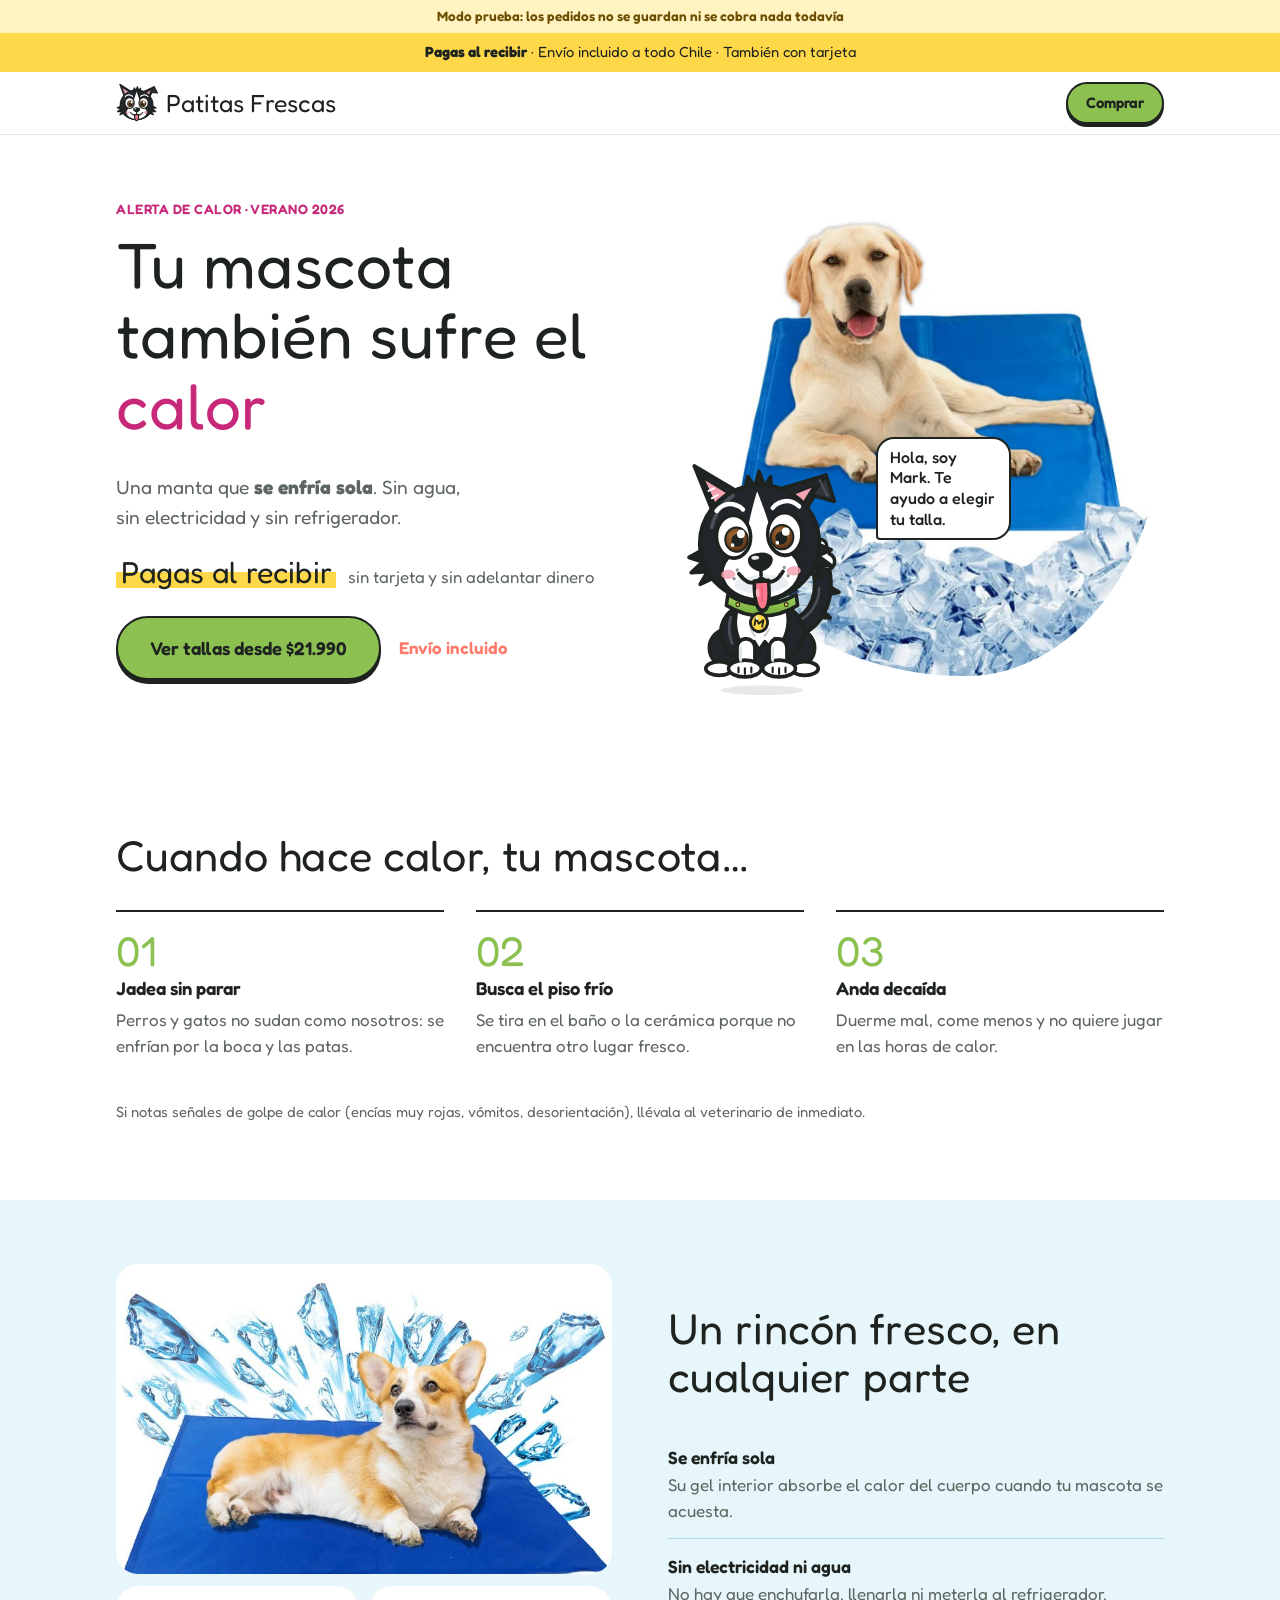
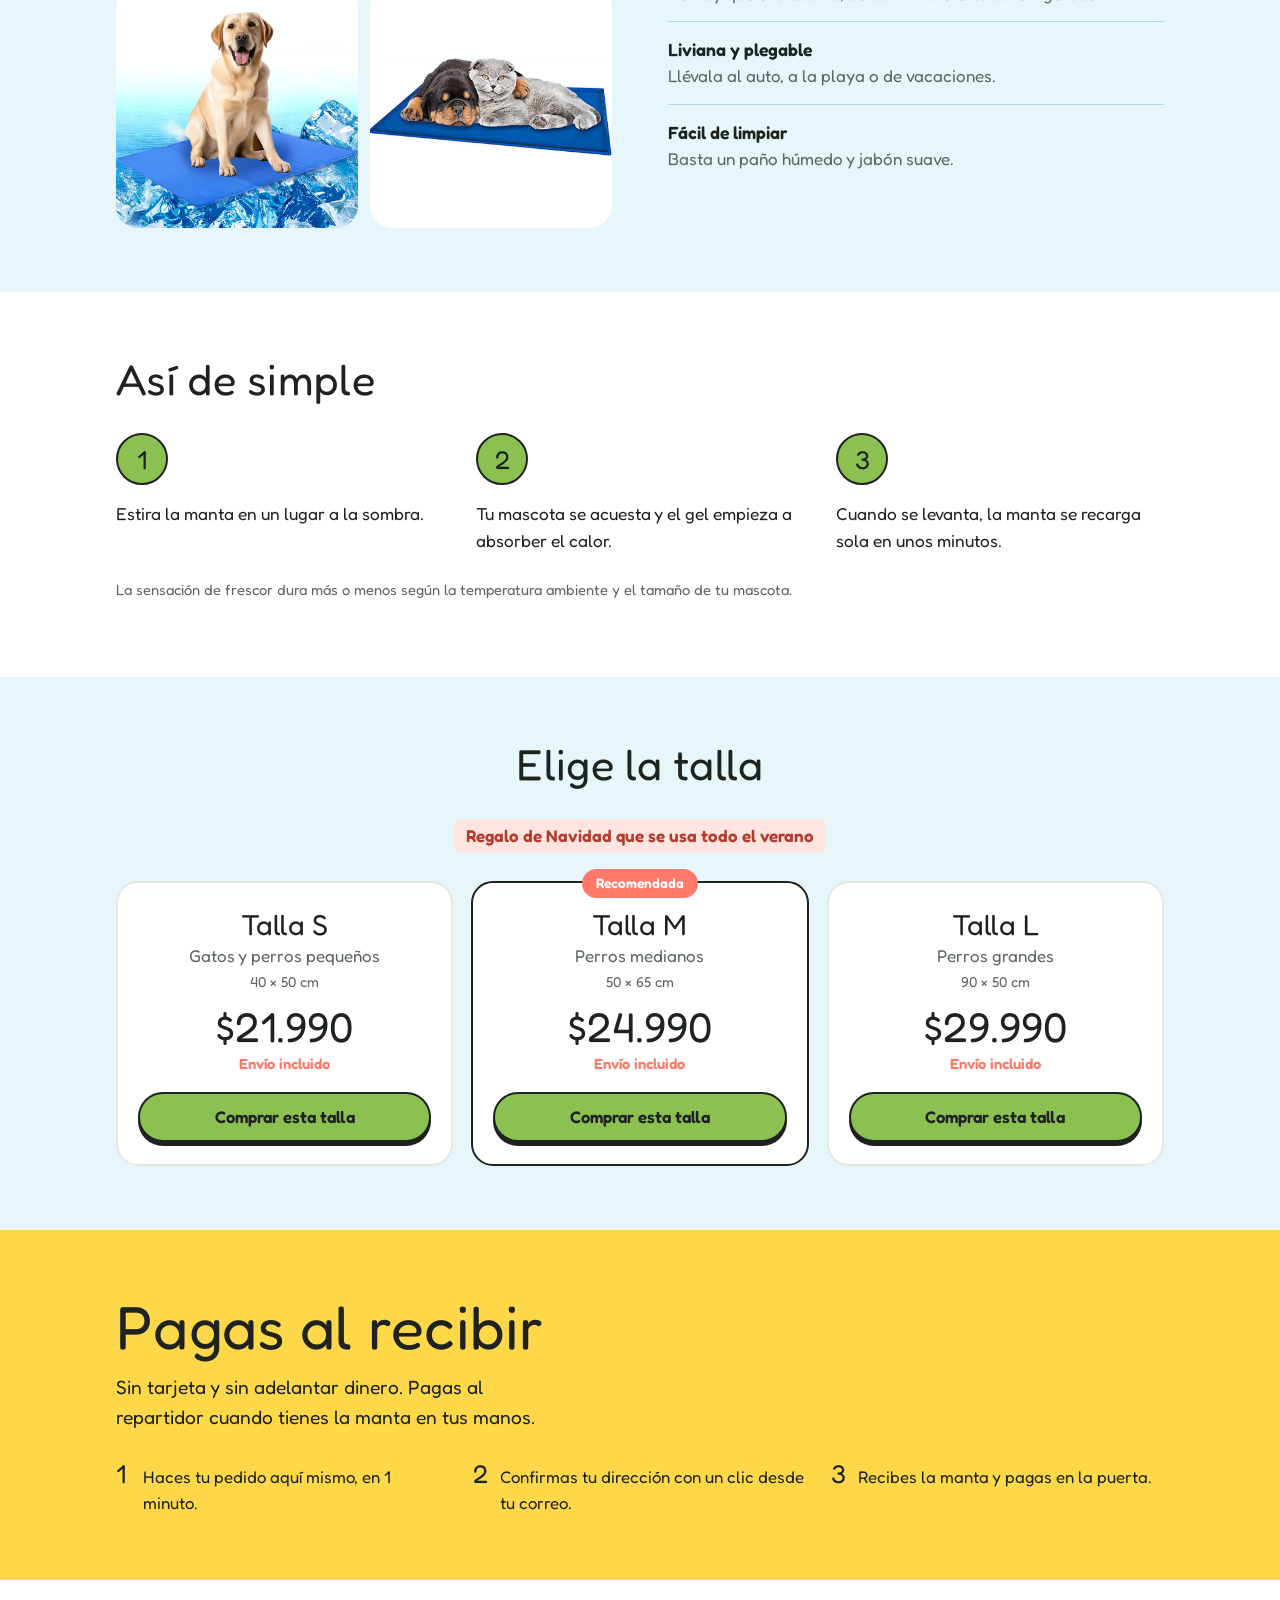
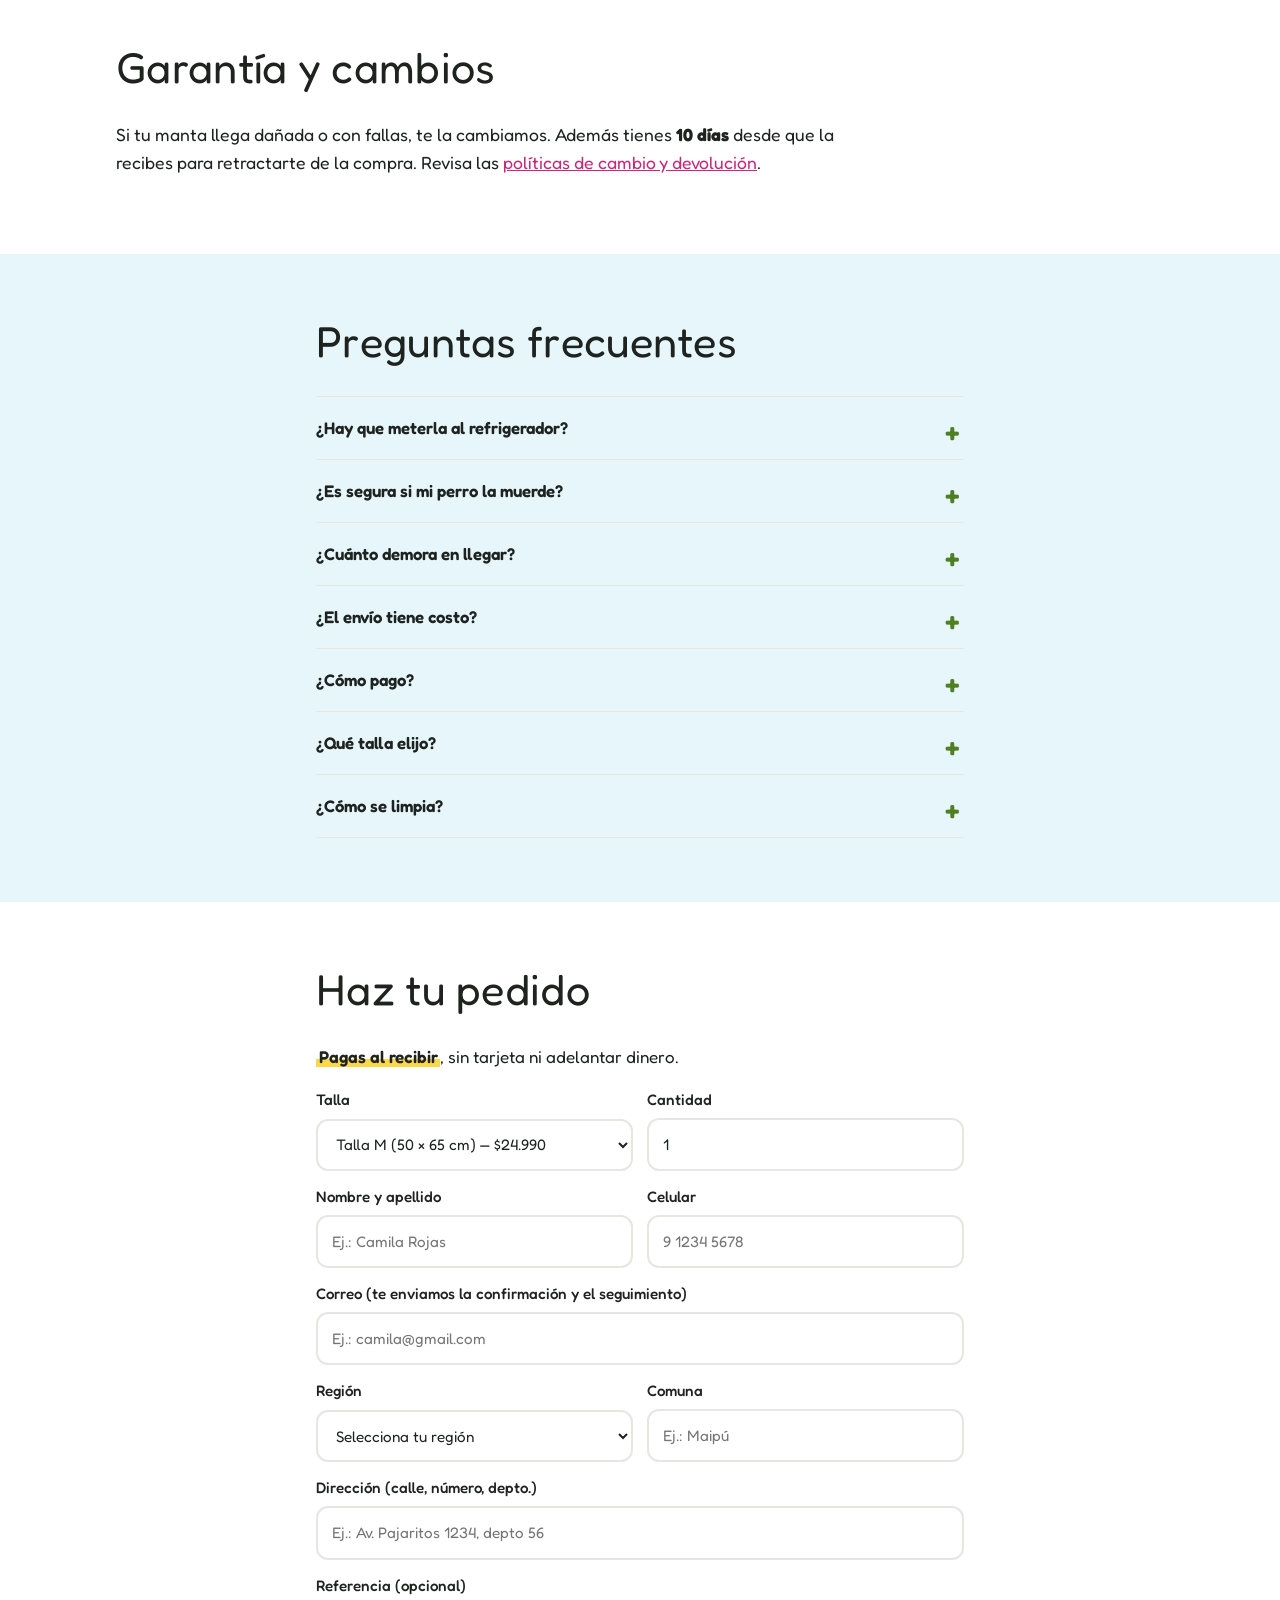
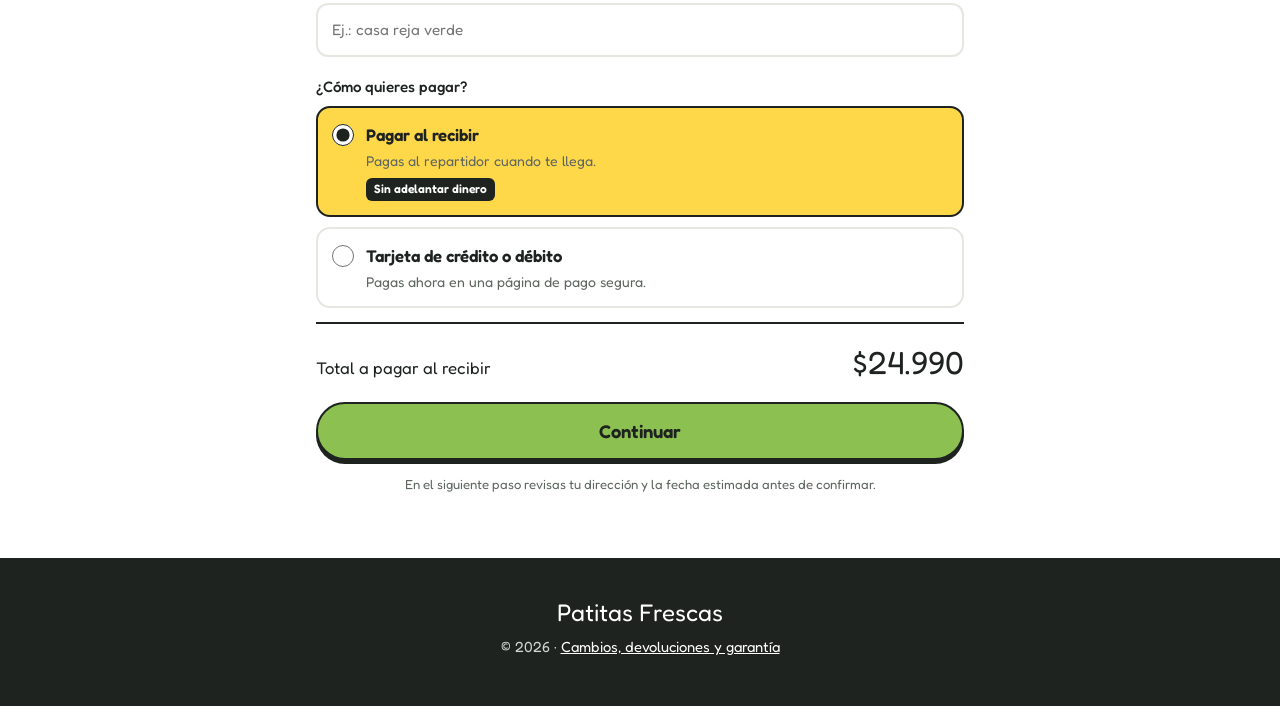
==== index.html @ aa43c002 "Tienda Patitas Frescas" ====
<!doctype html>
<html lang="es-CL">
<head>
  <meta charset="utf-8">
  <meta name="viewport" content="width=device-width, initial-scale=1">
  <title>Manta refrigerante para mascotas | Patitas Frescas</title>
  <meta name="description" content="Manta refrigerante para perros y gatos: se enfría sola, sin agua ni electricidad. Pagas al recibir y el envío está incluido.">
  <meta property="og:title" content="Tu mascota también sufre el calor">
  <meta property="og:description" content="Manta que se enfría sola. Pagas al recibir, envío incluido.">
  <meta property="og:image" content="img/compartir.jpg">
  <meta property="og:type" content="website">
  <meta name="twitter:card" content="summary_large_image">
  <meta name="theme-color" content="#ffd84a">
  <link rel="icon" href="img/mark-cara.svg?v=2" type="image/svg+xml">
  <link rel="preconnect" href="https://fonts.googleapis.com">
  <link rel="preconnect" href="https://fonts.gstatic.com" crossorigin>
  <link href="https://fonts.googleapis.com/css2?family=Chewy&family=Fredoka:wght@400;500;600;700&display=swap" rel="stylesheet">
  <link rel="stylesheet" href="styles.css?v=6">
</head>
<body>

  <div class="aviso-prueba" data-modo-prueba hidden>Modo prueba: los pedidos no se guardan ni se cobra nada todavía</div>
  <div class="topbar"><strong>Pagas al recibir</strong> · Envío incluido a todo Chile<span data-mp hidden> · También con tarjeta</span></div>

  <header class="header">
    <div class="contenedor header__fila">
      <a href="#" class="logo"><img src="img/mark-cara.svg?v=2" alt="" width="42" height="42"><span data-marca>Patitas Frescas</span></a>
      <a href="#ofertas-sec" class="btn btn--chico">Comprar</a>
    </div>
  </header>

  <main>
    <!-- HERO -->
    <section class="hero">
      <div class="contenedor hero__grid">
        <div class="hero__texto">
          <p class="eyebrow">Alerta de calor · Verano 2026</p>
          <h1>Tu mascota también sufre el <span class="resalta">calor</span></h1>
          <p class="hero__sub">Una manta que <strong>se enfría sola</strong>. Sin agua, sin electricidad y sin refrigerador.</p>
          <p class="cod"><span class="cod__marca">Pagas al recibir</span> sin tarjeta y sin adelantar dinero</p>
          <div class="hero__acciones">
            <a href="#ofertas-sec" class="btn btn--grande">Ver tallas desde <span data-desde>$21.990</span></a>
            <span class="hero__envio">Envío incluido</span>
          </div>
        </div>
        <div class="hero__media">
          <div class="hero__foto"><img id="hero-img" alt="Perro descansando sobre la manta refrigerante" width="600" height="600"></div>
          <figure class="mark-hola">
            <img src="img/mark.svg?v=2" alt="Mark, el border collie de Patitas Frescas" width="160" height="160">
            <figcaption>Hola, soy Mark. Te ayudo a elegir tu talla.</figcaption>
          </figure>
        </div>
      </div>
    </section>

    <!-- SEÑALES -->
    <section class="seccion">
      <div class="contenedor">
        <h2>Cuando hace calor, tu mascota…</h2>
        <ol class="senales">
          <li><span class="senales__num">01</span><h3>Jadea sin parar</h3><p>Perros y gatos no sudan como nosotros: se enfrían por la boca y las patas.</p></li>
          <li><span class="senales__num">02</span><h3>Busca el piso frío</h3><p>Se tira en el baño o la cerámica porque no encuentra otro lugar fresco.</p></li>
          <li><span class="senales__num">03</span><h3>Anda decaída</h3><p>Duerme mal, come menos y no quiere jugar en las horas de calor.</p></li>
        </ol>
        <p class="nota">Si notas señales de golpe de calor (encías muy rojas, vómitos, desorientación), llévala al veterinario de inmediato.</p>
      </div>
    </section>

    <!-- BENEFICIOS -->
    <section class="seccion seccion--hielo">
      <div class="contenedor split">
        <div id="galeria" class="galeria"></div>
        <div>
          <h2>Un rincón fresco, en cualquier parte</h2>
          <ul class="lista">
            <li><strong>Se enfría sola</strong><span>Su gel interior absorbe el calor del cuerpo cuando tu mascota se acuesta.</span></li>
            <li><strong>Sin electricidad ni agua</strong><span>No hay que enchufarla, llenarla ni meterla al refrigerador.</span></li>
            <li><strong>Liviana y plegable</strong><span>Llévala al auto, a la playa o de vacaciones.</span></li>
            <li><strong>Fácil de limpiar</strong><span>Basta un paño húmedo y jabón suave.</span></li>
          </ul>
        </div>
      </div>
    </section>

    <!-- CÓMO FUNCIONA -->
    <section class="seccion">
      <div class="contenedor">
        <h2>Así de simple</h2>
        <ol class="pasos">
          <li><b>1</b><p>Estira la manta en un lugar a la sombra.</p></li>
          <li><b>2</b><p>Tu mascota se acuesta y el gel empieza a absorber el calor.</p></li>
          <li><b>3</b><p>Cuando se levanta, la manta se recarga sola en unos minutos.</p></li>
        </ol>
        <p class="nota">La sensación de frescor dura más o menos según la temperatura ambiente y el tamaño de tu mascota.</p>
      </div>
    </section>

    <!-- OFERTAS -->
    <section class="seccion seccion--hielo" id="ofertas-sec">
      <div class="contenedor">
        <h2 class="centro">Elige la talla</h2>
        <p class="centro"><span class="promo">Regalo de Navidad que se usa todo el verano</span></p>
        <div id="ofertas" class="ofertas"></div>
      </div>
    </section>

    <!-- PAGO AL RECIBIR -->
    <section class="banda-cod">
      <div class="contenedor">
        <h2>Pagas al recibir</h2>
        <p class="banda-cod__sub">Sin tarjeta y sin adelantar dinero. Pagas al repartidor cuando tienes la manta en tus manos.</p>
        <ol>
          <li>Haces tu pedido aquí mismo, en 1 minuto.</li>
          <li>Confirmas tu dirección con un clic desde tu correo.</li>
          <li>Recibes la manta y pagas en la puerta.</li>
        </ol>
      </div>
    </section>

    <!-- GARANTÍA -->
    <section class="seccion">
      <div class="contenedor"><div class="garantia">
        <h2>Garantía y cambios</h2>
        <p>Si tu manta llega dañada o con fallas, te la cambiamos. Además tienes <strong>10 días</strong> desde que la recibes para retractarte de la compra. Revisa las <a href="politicas.html">políticas de cambio y devolución</a>.</p>
      </div></div>
    </section>

    <!-- FAQ -->
    <section class="seccion seccion--hielo">
      <div class="contenedor contenedor--angosto faq">
        <h2>Preguntas frecuentes</h2>
        <details><summary>¿Hay que meterla al refrigerador?</summary><p>No. El gel se activa con la presión del cuerpo de tu mascota. Si quieres más frescor en días muy calurosos, puedes dejarla un rato en un lugar fresco y a la sombra.</p></details>
        <details><summary>¿Es segura si mi perro la muerde?</summary><p>Es una manta para descansar, no un juguete. Si tu mascota suele morder camas o cojines, úsala bajo supervisión.</p></details>
        <details><summary>¿Cuánto demora en llegar?</summary><p>Depende de tu región. Antes de confirmar el pedido te mostramos la fecha estimada de entrega, y te la enviamos a tu correo.</p></details>
        <details><summary>¿El envío tiene costo?</summary><p>No, el precio ya incluye el envío. Algunas zonas extremas pueden no tener cobertura de pago al recibir; si es tu caso, te avisamos por correo.</p></details>
        <details><summary>¿Cómo pago?</summary><p>Pagas al recibir, directamente al repartidor.<span data-mp hidden> Si prefieres, también puedes pagar al hacer el pedido con tarjeta de crédito o débito.</span></p></details>
        <details><summary>¿Qué talla elijo?</summary><p>Talla S (40 × 50 cm) para gatos y perros pequeños, talla M (50 × 65 cm) para perros medianos y talla L (90 × 50 cm) para perros grandes. Lo ideal es que tu mascota quepa acostada y estirada.</p></details>
        <details><summary>¿Cómo se limpia?</summary><p>Con un paño húmedo y jabón suave. No la metas a la lavadora ni la dejes al sol directo por mucho tiempo.</p></details>
      </div>
    </section>

    <!-- PEDIDO -->
    <section class="seccion" id="pedido">
      <div class="contenedor contenedor--angosto">
        <h2>Haz tu pedido</h2>
        <p><span class="marcador">Pagas al recibir</span>, sin tarjeta ni adelantar dinero.</p>

        <form id="form-pedido" class="form" novalidate>
          <label>Talla
            <select id="f-opcion" name="opcion" required></select>
          </label>
          <label>Cantidad
            <input id="f-cantidad" name="cantidad" type="number" min="1" max="10" value="1" required inputmode="numeric">
          </label>
          <label>Nombre y apellido
            <input id="f-nombre" name="nombre" type="text" required autocomplete="name" placeholder="Ej.: Camila Rojas">
          </label>
          <label>Celular
            <input id="f-telefono" name="telefono" type="tel" required autocomplete="tel" inputmode="tel" placeholder="9 1234 5678">
          </label>
          <label class="form__full">Correo (te enviamos la confirmación y el seguimiento)
            <input id="f-correo" name="correo" type="email" required autocomplete="email" inputmode="email" placeholder="Ej.: camila@gmail.com">
          </label>
          <label>Región
            <select id="f-region" name="region" required>
              <option value="" disabled selected>Selecciona tu región</option>
            </select>
          </label>
          <label>Comuna
            <input name="comuna" type="text" required placeholder="Ej.: Maipú">
          </label>
          <label class="form__full">Dirección (calle, número, depto.)
            <input name="direccion" type="text" required autocomplete="street-address" placeholder="Ej.: Av. Pajaritos 1234, depto 56">
          </label>
          <label class="form__full">Referencia (opcional)
            <input name="referencia" type="text" placeholder="Ej.: casa reja verde">
          </label>

          <fieldset class="form__pago form__full">
            <legend>¿Cómo quieres pagar?</legend>
            <label class="pago-op pago-op--cod">
              <input type="radio" name="pago" value="recibir" checked>
              <span><strong>Pagar al recibir</strong><small>Pagas al repartidor cuando te llega.</small><em class="pago-op__tag">Sin adelantar dinero</em></span>
            </label>
            <label class="pago-op" data-mp hidden>
              <input type="radio" name="pago" value="mp">
              <span><strong>Tarjeta de crédito o débito</strong><small>Pagas ahora en una página de pago segura.</small></span>
            </label>
          </fieldset>

          <label class="trampa" aria-hidden="true">No llenar <input type="text" name="web" tabindex="-1" autocomplete="off"></label>
          <div class="form__total form__full"><span id="total-txt">Total a pagar al recibir</span> <strong id="total">$0</strong></div>
          <button id="btn-enviar" type="submit" class="btn btn--grande btn--block form__full">Continuar</button>
          <p class="form__legal form__full">En el siguiente paso revisas tu dirección y la fecha estimada antes de confirmar.</p>
        </form>

        <div id="revisar" class="revisar" hidden></div>
        <div id="confirmacion" class="confirmacion" role="status" hidden></div>
      </div>
    </section>
  </main>

  <footer class="footer">
    <div class="contenedor">
      <p class="footer__logo" data-marca>Patitas Frescas</p>
      <p>© <span id="anio"></span> · <a href="politicas.html">Cambios, devoluciones y garantía</a><span data-wsp hidden> · <a target="_blank" rel="noopener">¿Dudas? Escríbenos</a></span></p>
    </div>
  </footer>

  <div id="barra-cta" class="barra-cta oculta">
    <a href="#ofertas-sec" class="btn btn--block">Comprar · pagas al recibir</a>
  </div>

  <script src="app.js?v=5"></script>
</body>
</html>
---- styles.css ----
/* Patitas Frescas: estilo minimalista con Mark (border collie) */
:root {
  --tinta: #1e2320;
  --gris: #5e6660;
  --linea: #e4e8e1;
  --fondo: #ffffff;
  --pistacho: #c9e4a5;
  --pistacho-f: #8cc152;
  --pistacho-osc: #4f7f22;
  --amarillo: #ffd84a;
  --amarillo-suave: #fff3c2;
  --magenta: #c8287a;
  --hielo: #e6f6fb;
  --hielo-f: #a9dcee;
  --coral: #ff7a6b;
  --coral-suave: #ffe4e0;
  --titulo: "Chewy", "Fredoka", system-ui, sans-serif;
}

* { box-sizing: border-box; }
html { scroll-behavior: smooth; }
body {
  margin: 0;
  font-family: "Fredoka", system-ui, -apple-system, "Segoe UI", Roboto, sans-serif;
  color: var(--tinta);
  background: var(--fondo);
  line-height: 1.55;
  font-size: 17px;
  overflow-x: hidden;
}
img { max-width: 100%; display: block; }
a { color: var(--magenta); }
h1, h2, h3 { line-height: 1.1; margin: 0 0 .5em; }
h1, h2 { font-family: var(--titulo); font-weight: 400; letter-spacing: .3px; }
h1 { font-size: clamp(2.5rem, 8vw, 4rem); }
h2 { font-size: clamp(1.9rem, 5.5vw, 2.7rem); margin-bottom: .7em; }
h3 { font-size: 1.15rem; font-weight: 600; }
p { margin: 0 0 .8em; }
[hidden] { display: none !important; }

.contenedor { width: 100%; max-width: 1080px; margin: 0 auto; padding: 0 16px; }
.contenedor--angosto { max-width: 680px; }
.centro { text-align: center; }
.nota { color: var(--gris); font-size: .92rem; margin-top: 1.6em; }
.resalta { color: var(--magenta); }
.marcador { background: linear-gradient(transparent 60%, var(--amarillo) 60%); padding: 0 .15em; font-weight: 600; }
.pago-op__tag { font-style: normal; }

/* Avisos y barra superior */
.aviso-prueba { background: var(--amarillo-suave); color: #6b4e00; text-align: center; font-size: .85rem; font-weight: 600; padding: 6px 12px; }
.topbar { background: var(--amarillo); color: var(--tinta); text-align: center; font-size: .92rem; padding: 8px 16px; }
.topbar strong { font-weight: 700; }

/* Header */
.header { position: sticky; top: 0; z-index: 20; background: rgba(255,255,255,.96); backdrop-filter: blur(6px); border-bottom: 1px solid var(--linea); }
.header__fila { display: flex; align-items: center; justify-content: space-between; height: 62px; }
.logo { display: flex; align-items: center; gap: 8px; font-family: var(--titulo); font-size: 1.55rem; color: var(--tinta); text-decoration: none; }
.logo img { width: 42px; height: 42px; }

/* Botones */
.btn {
  display: inline-block; background: var(--pistacho-f); color: var(--tinta); font-weight: 600; text-decoration: none;
  border: 2px solid var(--tinta); border-radius: 999px; padding: 13px 26px; font-size: 1.05rem; cursor: pointer;
  text-align: center; font-family: inherit; box-shadow: 0 4px 0 var(--tinta); transition: transform .12s, box-shadow .12s, background .12s;
}
.btn:hover { background: #9bcc63; transform: translateY(-1px); box-shadow: 0 5px 0 var(--tinta); }
.btn:active { transform: translateY(3px); box-shadow: 0 1px 0 var(--tinta); }
.btn:focus-visible { outline: 3px solid var(--magenta); outline-offset: 3px; }
.btn:disabled { opacity: .65; cursor: wait; transform: none; }
.btn--chico { padding: 7px 18px; font-size: .95rem; box-shadow: 0 3px 0 var(--tinta); }
.btn--grande { padding: 16px 32px; font-size: 1.15rem; }
.btn--block { display: block; width: 100%; }
.btn--texto { background: none; border: 0; box-shadow: none; color: var(--tinta); text-decoration: underline; padding: 10px; }
.btn--texto:hover { background: none; box-shadow: none; color: var(--magenta); }

/* Hero */
.hero { padding: 36px 0 56px; }
.hero__grid { display: grid; gap: 32px; align-items: center; }
.eyebrow { color: var(--magenta); font-weight: 600; letter-spacing: .5px; text-transform: uppercase; font-size: .85rem; margin-bottom: 10px; }
.hero__sub { font-size: 1.2rem; color: var(--gris); max-width: 32ch; }
.cod { display: flex; flex-wrap: wrap; align-items: baseline; gap: 4px 12px; margin: 22px 0 26px; font-size: 1.05rem; color: var(--gris); }
.cod__marca { font-family: var(--titulo); font-size: 1.9rem; color: var(--tinta); background: linear-gradient(transparent 52%, var(--amarillo) 52%); padding: 0 .15em; line-height: 1.1; }
.hero__acciones { display: flex; flex-wrap: wrap; align-items: center; gap: 14px 18px; }
.hero__envio { font-weight: 600; color: var(--coral); }
.hero__media { position: relative; }
.hero__foto { border-radius: 46% 54% 42% 58% / 52% 44% 56% 48%; overflow: hidden; background: var(--hielo); aspect-ratio: 1; }
.hero__foto img { width: 100%; height: 100%; object-fit: cover; }
.mark-hola { position: absolute; left: -6px; bottom: -18px; margin: 0; display: flex; align-items: flex-end; gap: 4px; }
.mark-hola img { width: 150px; height: 163px; }
.mark-hola figcaption { background: #fff; border: 2px solid var(--tinta); border-radius: 18px 18px 18px 4px; padding: 8px 12px; font-size: .9rem; font-weight: 500; max-width: 15ch; margin-bottom: 110px; line-height: 1.3; }

/* Secciones */
.seccion { padding: 64px 0; }
.seccion--hielo { background: var(--hielo); }
.seccion--pistacho { background: var(--pistacho); }

/* Señales de calor: columnas separadas por línea, sin recuadros */
.senales { list-style: none; padding: 0; margin: 0; display: grid; }
.senales li { padding: 18px 0; border-top: 2px solid var(--tinta); }
.senales__num { font-family: var(--titulo); font-size: 2.6rem; color: var(--pistacho-f); line-height: 1; display: block; margin-bottom: 6px; }
.senales p { color: var(--gris); margin: 0; }

/* Beneficios: fotos + lista */
.split { display: grid; gap: 32px; align-items: center; }
.galeria { display: grid; grid-template-columns: 1fr 1fr; gap: 12px; }
.galeria img { border-radius: 22px; aspect-ratio: 1; object-fit: cover; width: 100%; background: #fff; }
.galeria img:first-child { grid-column: 1 / -1; aspect-ratio: 16 / 10; }
.lista { list-style: none; padding: 0; margin: 0; }
.lista li { padding: 14px 0; border-bottom: 1px solid var(--hielo-f); }
.lista li:last-child { border-bottom: 0; }
.lista strong { font-weight: 600; display: block; font-size: 1.1rem; }
.lista span { color: var(--gris); }

/* Pasos en línea */
.pasos { list-style: none; padding: 0; margin: 0; display: grid; gap: 22px; }
.pasos li { display: flex; gap: 16px; align-items: flex-start; }
.pasos b { flex: none; width: 52px; height: 52px; border-radius: 50%; background: var(--pistacho-f); border: 2px solid var(--tinta); display: grid; place-items: center; font-family: var(--titulo); font-size: 1.6rem; font-weight: 400; }
.pasos p { margin: 10px 0 0; font-size: 1.08rem; }

/* Ofertas */
.promo { display: inline-block; background: var(--coral-suave); color: #b33b2e; font-weight: 600; padding: 4px 12px; border-radius: 6px; }
.ofertas { display: grid; gap: 18px; margin-top: 28px; }
.oferta { position: relative; border: 2px solid var(--linea); border-radius: 22px; padding: 26px 20px 22px; text-align: center; background: #fff; }
.oferta--destacada { border-color: var(--tinta); }
.oferta__tag { position: absolute; top: -14px; left: 50%; transform: translateX(-50%); background: var(--coral); color: #fff; font-weight: 600; font-size: .85rem; padding: 4px 14px; border-radius: 999px; white-space: nowrap; }
.oferta h3 { font-family: var(--titulo); font-weight: 400; font-size: 1.8rem; margin-bottom: 2px; }
.oferta__detalle { color: var(--gris); margin: 0; }
.oferta__medida { font-size: .9rem; color: var(--gris); margin: 2px 0 12px; }
.oferta__precio { font-family: var(--titulo); font-size: 2.6rem; line-height: 1; margin-bottom: 6px; }
.oferta__envio { font-size: .92rem; font-weight: 600; color: var(--coral); margin-bottom: 16px; }

/* Banda de pago al recibir */
.banda-cod { background: var(--amarillo); padding: 64px 0; }
.banda-cod h2 { font-size: clamp(2.4rem, 8vw, 3.8rem); margin-bottom: .2em; }
.banda-cod__sub { font-size: 1.2rem; max-width: 40ch; margin-bottom: 28px; }
.banda-cod ol { list-style: none; padding: 0; margin: 0; display: grid; gap: 14px; counter-reset: paso; }
.banda-cod li { counter-increment: paso; display: flex; gap: 12px; align-items: baseline; font-size: 1.05rem; }
.banda-cod li::before { content: counter(paso); font-family: var(--titulo); font-size: 1.6rem; line-height: 1; min-width: 1ch; }

/* Garantía */
.garantia { max-width: 720px; }
.garantia p { font-size: 1.1rem; }

/* FAQ */
.faq details { border-bottom: 1px solid var(--linea); }
.faq details:first-of-type { border-top: 1px solid var(--linea); }
summary { cursor: pointer; font-weight: 600; font-size: 1.05rem; padding: 18px 32px 18px 0; list-style: none; position: relative; }
summary::-webkit-details-marker { display: none; }
summary::after { content: "+"; position: absolute; right: 4px; top: 12px; font-family: var(--titulo); font-size: 1.8rem; color: var(--pistacho-osc); }
details[open] summary::after { content: "–"; }
details p { color: var(--gris); padding-bottom: 18px; margin: 0; }

/* Formulario */
.form { display: grid; gap: 14px; margin-top: 18px; }
.form label { display: grid; gap: 6px; font-weight: 500; font-size: .95rem; }
.form input, .form select {
  font: inherit; font-weight: 400; padding: 13px 14px; border: 2px solid var(--linea); border-radius: 12px;
  background: #fff; width: 100%; min-width: 0; color: var(--tinta);
}
.form input:focus, .form select:focus { outline: none; border-color: var(--tinta); }
.form input:user-invalid, .form select:user-invalid { border-color: var(--coral); }
.form__total { border-top: 2px solid var(--tinta); padding-top: 14px; display: flex; justify-content: space-between; align-items: baseline; font-size: 1.05rem; }
.form__total strong { font-family: var(--titulo); font-size: 2rem; font-weight: 400; }
.form__legal { font-size: .82rem; color: var(--gris); text-align: center; margin: 0; }
.form__error { background: var(--coral-suave); color: #9d2f22; border-radius: 12px; padding: 12px 14px; margin: 0; font-weight: 600; text-align: center; }
.trampa { position: absolute !important; left: -9999px; width: 1px; height: 1px; overflow: hidden; }

/* Medios de pago */
.form__pago { border: 0; padding: 0; margin: 4px 0 0; display: grid; gap: 10px; min-width: 0; }
.form__pago legend { font-weight: 500; font-size: .95rem; margin-bottom: 8px; padding: 0; }
.form .pago-op { display: flex; align-items: flex-start; gap: 12px; border: 2px solid var(--linea); border-radius: 14px; padding: 14px; cursor: pointer; font-weight: 400; }
.form .pago-op input { width: 22px; height: 22px; margin: 2px 0 0; flex: 0 0 auto; accent-color: var(--tinta); padding: 0; }
.pago-op span { display: grid; gap: 2px; }
.pago-op strong { font-weight: 600; font-size: 1.05rem; }
.pago-op small { color: var(--gris); font-size: .88rem; }
.pago-op:has(input:checked) { border-color: var(--tinta); }
.pago-op--cod { background: var(--amarillo-suave); }
.pago-op--cod:has(input:checked) { background: var(--amarillo); }
.pago-op__tag { justify-self: start; background: var(--tinta); color: #fff; font-size: .75rem; font-weight: 600; padding: 2px 8px; border-radius: 6px; margin-top: 4px; }

/* Paso 2: revisar y confirmar */
.revisar { margin-top: 18px; }
.revisar h3 { font-family: var(--titulo); font-weight: 400; font-size: 1.9rem; margin-bottom: 4px; }
.revisar__bloque { padding: 16px 0; border-bottom: 1px solid var(--linea); }
.revisar__bloque:last-of-type { border-bottom: 0; }
.revisar__titulo { font-size: .8rem; text-transform: uppercase; letter-spacing: .6px; color: var(--gris); margin: 0 0 4px; font-weight: 600; }
.revisar__bloque p { margin: 0; }
.revisar__entrega { background: var(--hielo); border-radius: 14px; padding: 14px 16px; margin: 6px 0 0; }
.revisar__acciones { display: grid; gap: 4px; margin-top: 18px; }

/* Confirmación y página de gracias */
.confirmacion { padding: 8px 0; text-align: center; }
.confirmacion img { width: 150px; height: 150px; margin: 0 auto 4px; }
.confirmacion h1, .confirmacion h3 { font-family: var(--titulo); font-weight: 400; font-size: clamp(2rem, 7vw, 2.8rem); margin: 4px 0 12px; }
.confirmacion__num { display: inline-block; background: var(--hielo); border-radius: 10px; padding: 8px 16px; font-size: 1.05rem; }
.confirmacion__correo { background: var(--amarillo-suave); border-radius: 14px; padding: 14px 16px; text-align: left; }
.confirmacion__prueba { background: var(--amarillo-suave); border-radius: 10px; padding: 10px; font-size: .9rem; }
.confirmacion__otro { display: inline-block; margin-top: 8px; font-weight: 600; }

/* Footer */
.footer { background: var(--tinta); color: #cfd5cf; text-align: center; padding: 36px 0 100px; font-size: .92rem; }
.footer a { color: #fff; }
.footer__logo { font-family: var(--titulo); font-size: 1.5rem; color: #fff; margin-bottom: 4px; }

/* Barra fija inferior (celular) */
.barra-cta {
  position: fixed; left: 0; right: 0; bottom: 0; z-index: 30; padding: 10px 16px calc(12px + env(safe-area-inset-bottom));
  background: rgba(255,255,255,.97); border-top: 1px solid var(--linea); transition: transform .25s;
}
.barra-cta.oculta { transform: translateY(120%); }

/* Escritorio */
@media (min-width: 768px) {
  .hero { padding: 64px 0 88px; }
  .hero__grid { grid-template-columns: 1.1fr 1fr; gap: 56px; }
  .mark-hola { left: -40px; bottom: -24px; }
  .mark-hola img { width: 220px; height: 239px; }
  .mark-hola figcaption { margin-bottom: 160px; font-size: 1rem; }
  .senales { grid-template-columns: repeat(3, 1fr); gap: 32px; }
  .split { grid-template-columns: 1fr 1fr; gap: 56px; }
  .pasos { grid-template-columns: repeat(3, 1fr); gap: 32px; }
  .pasos li { flex-direction: column; }
  .pasos p { margin-top: 0; }
  .ofertas { grid-template-columns: repeat(3, 1fr); align-items: stretch; }
  .banda-cod ol { grid-template-columns: repeat(3, 1fr); gap: 24px; }
  .form { grid-template-columns: 1fr 1fr; }
  .form__full { grid-column: 1 / -1; }
  .barra-cta { display: none; }
  .footer { padding-bottom: 36px; }
}
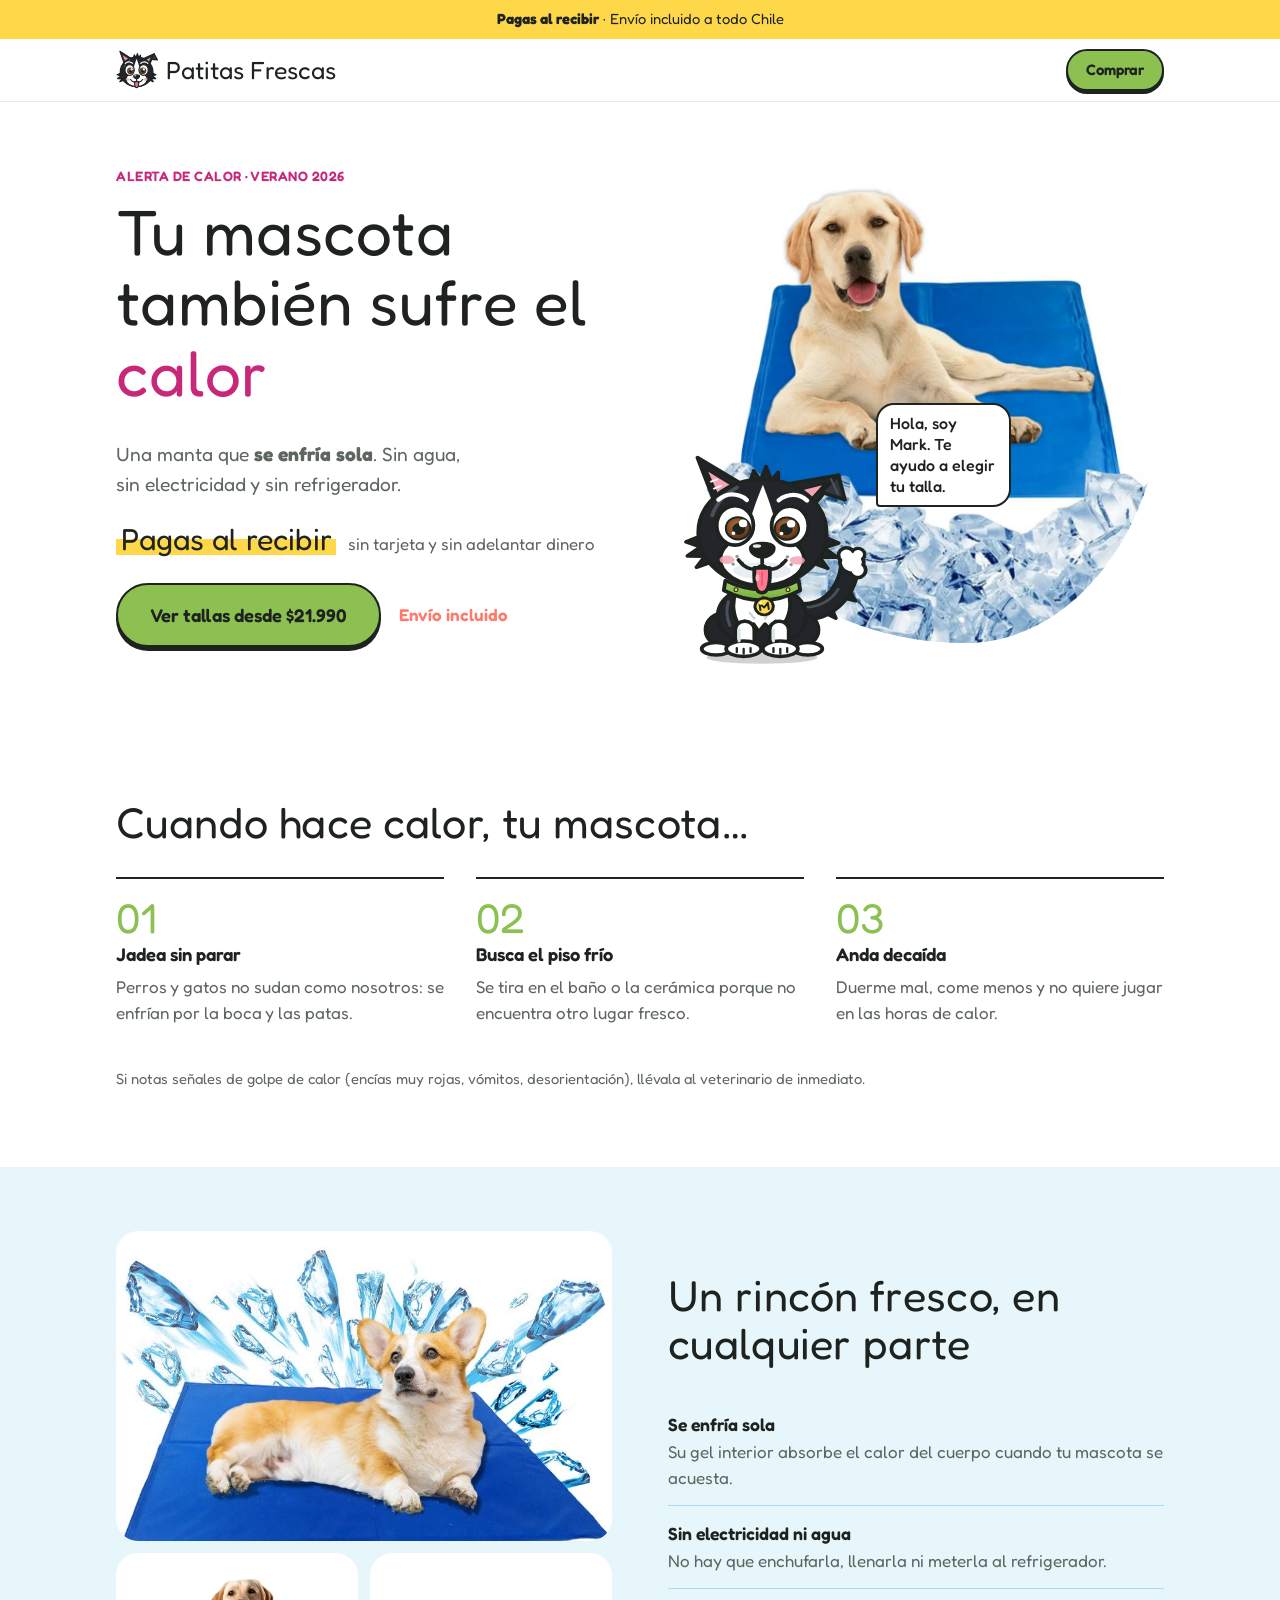
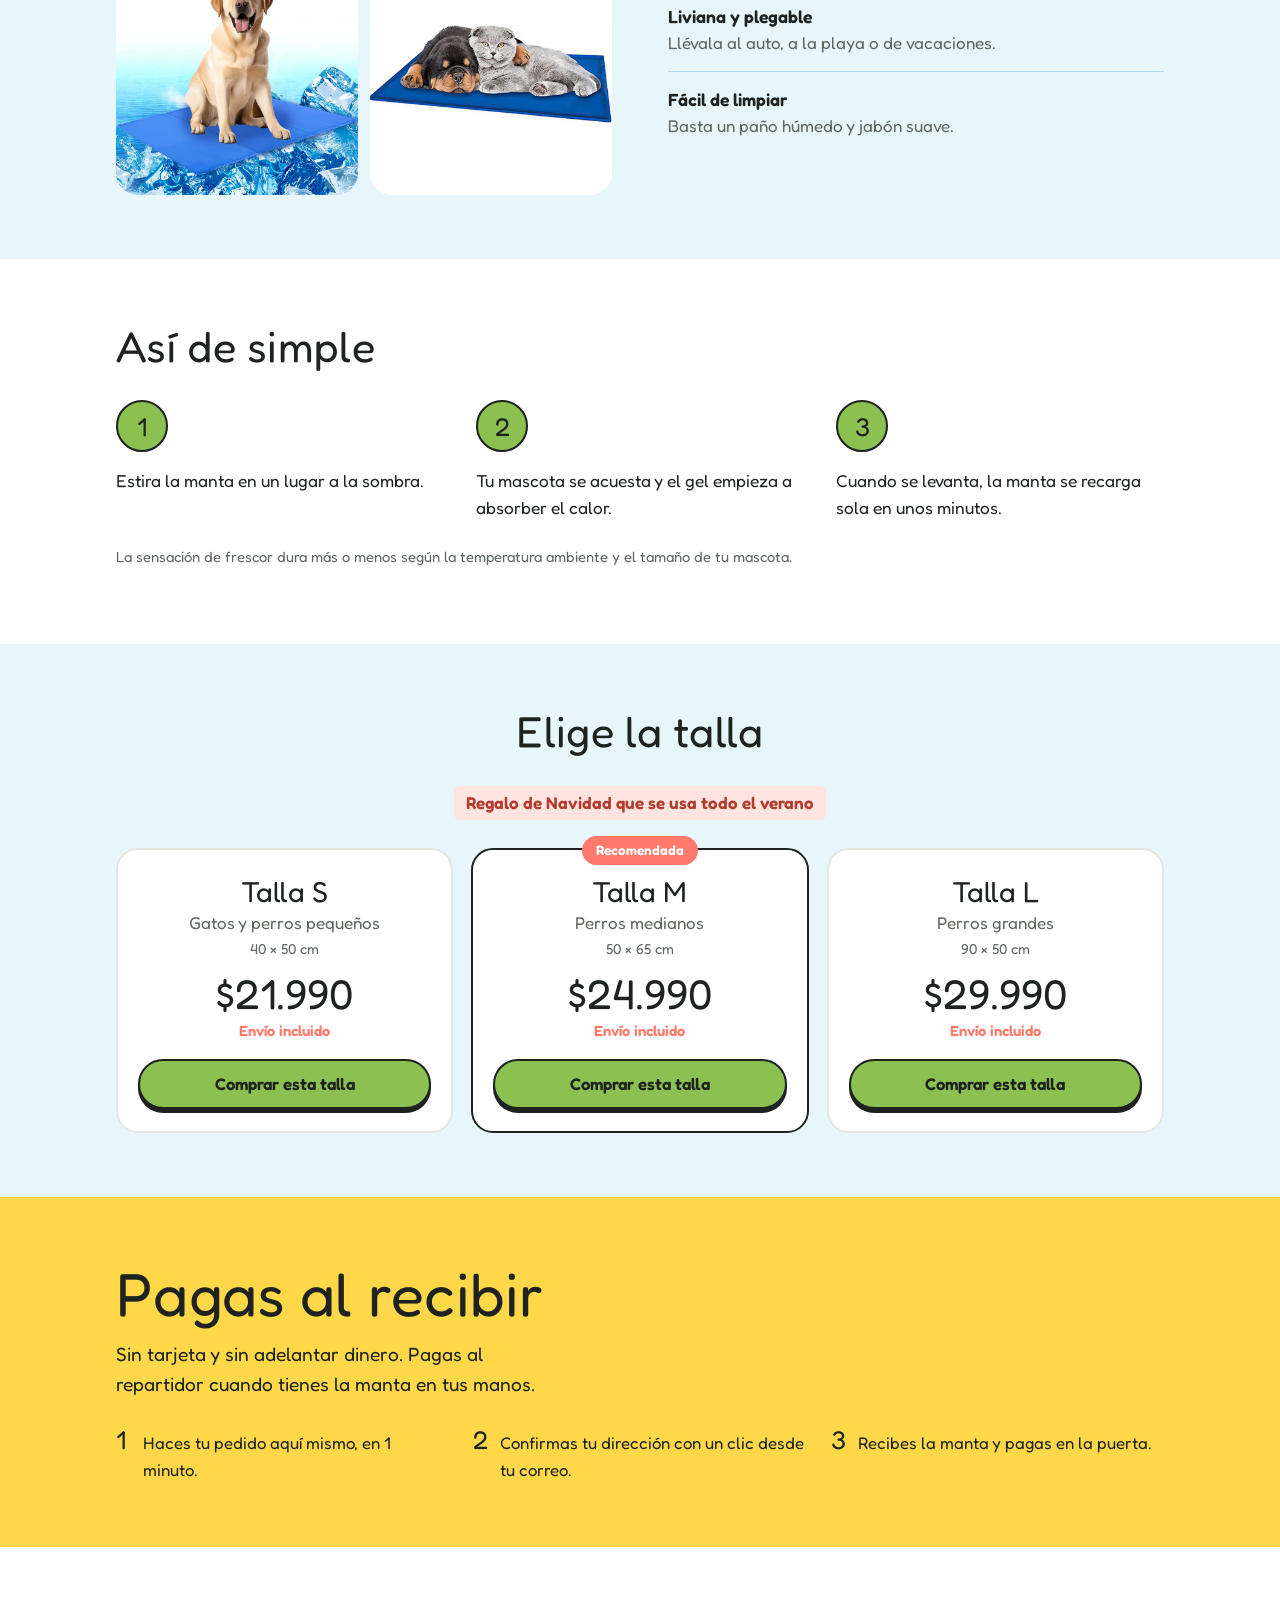
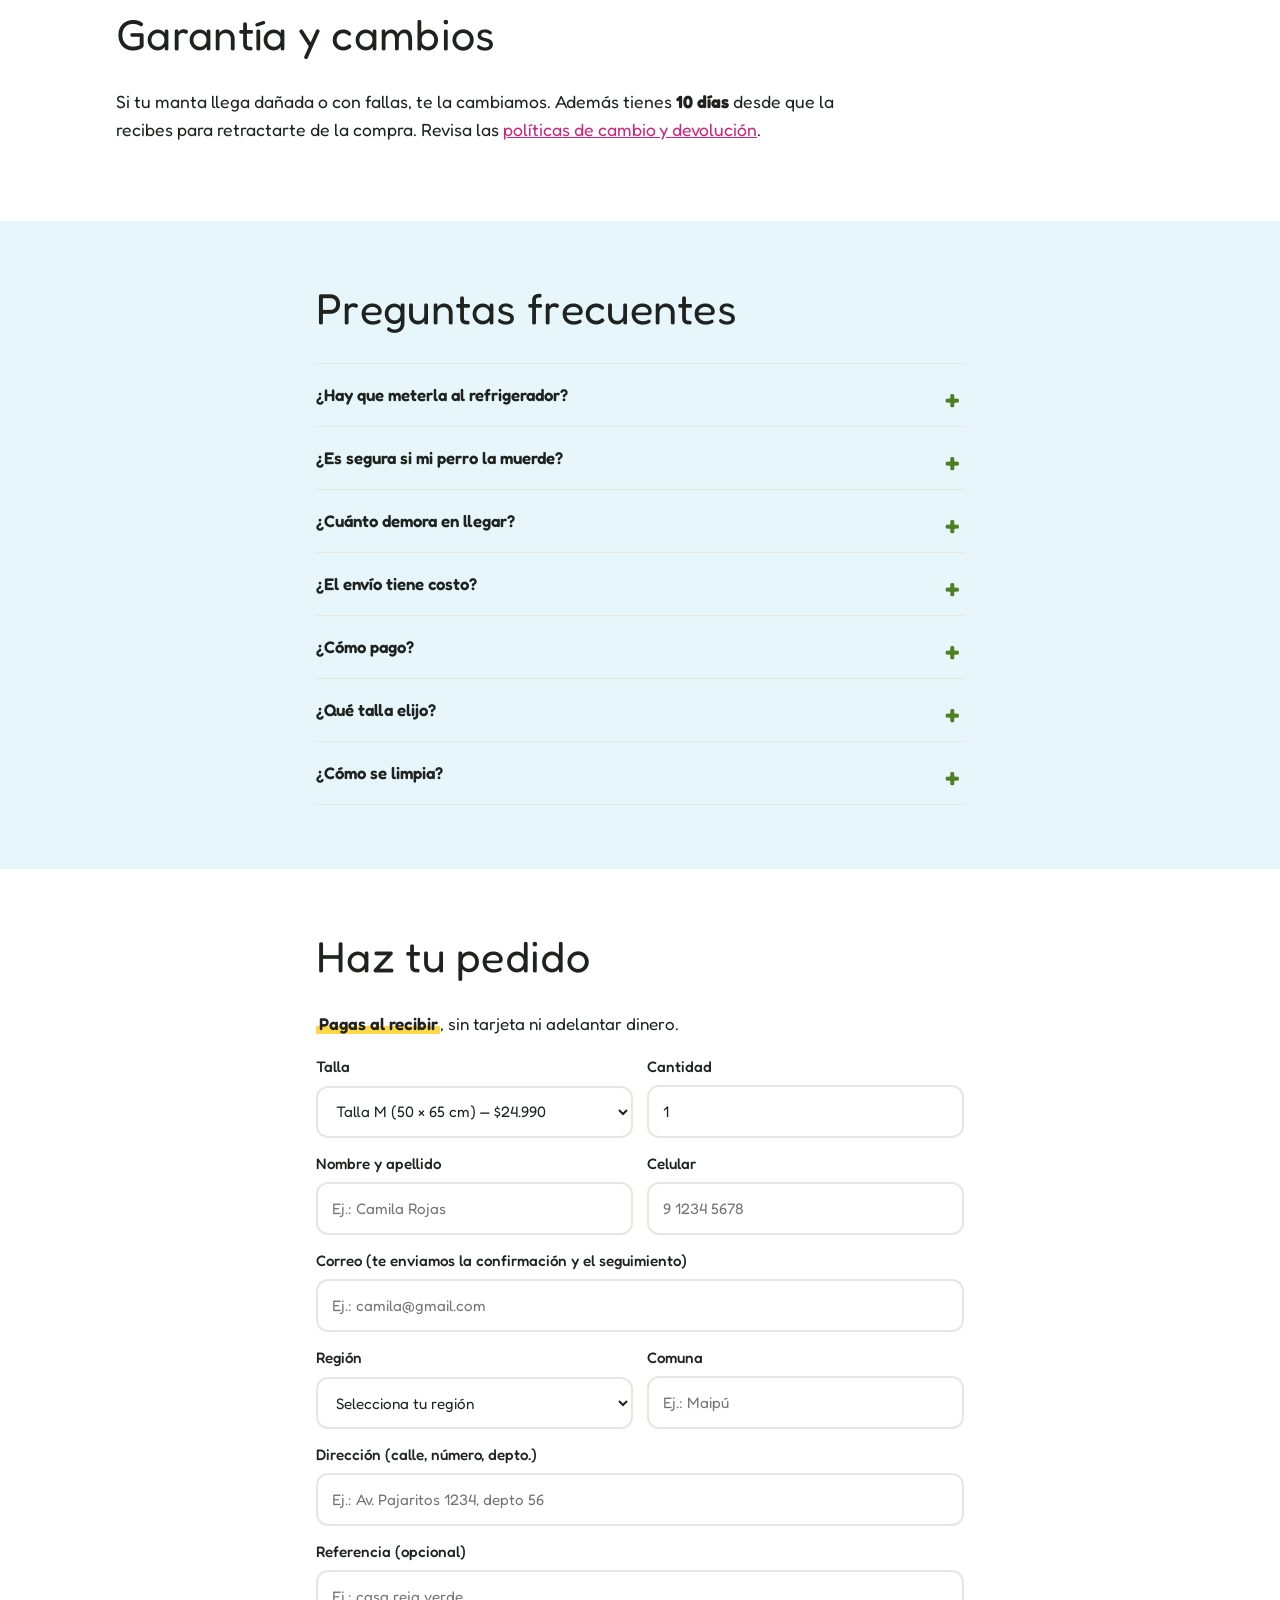
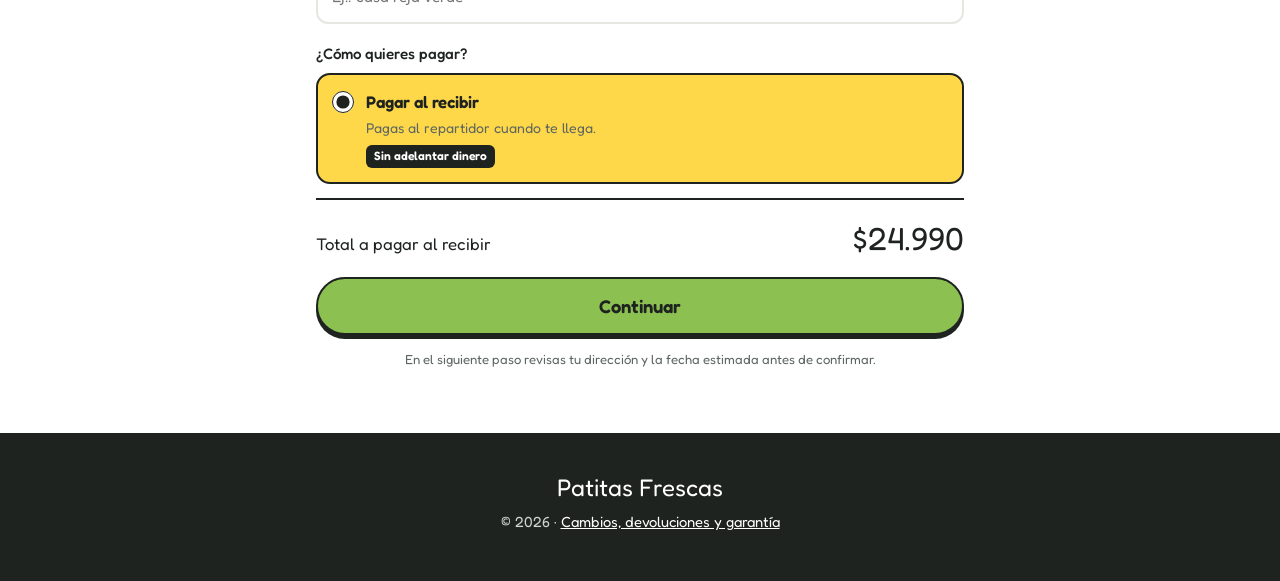
==== commit 876a3c45: "Conectar backend de pedidos e imagen para compartir" ====
--- a/index.html
+++ b/index.html
@@ -7,7 +7,7 @@
   <meta name="description" content="Manta refrigerante para perros y gatos: se enfría sola, sin agua ni electricidad. Pagas al recibir y el envío está incluido.">
   <meta property="og:title" content="Tu mascota también sufre el calor">
   <meta property="og:description" content="Manta que se enfría sola. Pagas al recibir, envío incluido.">
-  <meta property="og:image" content="img/compartir.jpg">
+  <meta property="og:image" content="https://joealexandervelascoserrate-oss.github.io/patitas-frescas/img/compartir.jpg">
   <meta property="og:type" content="website">
   <meta name="twitter:card" content="summary_large_image">
   <meta name="theme-color" content="#ffd84a">
@@ -211,6 +211,6 @@
     <a href="#ofertas-sec" class="btn btn--block">Comprar · pagas al recibir</a>
   </div>
 
-  <script src="app.js?v=5"></script>
+  <script src="app.js?v=7"></script>
 </body>
 </html>
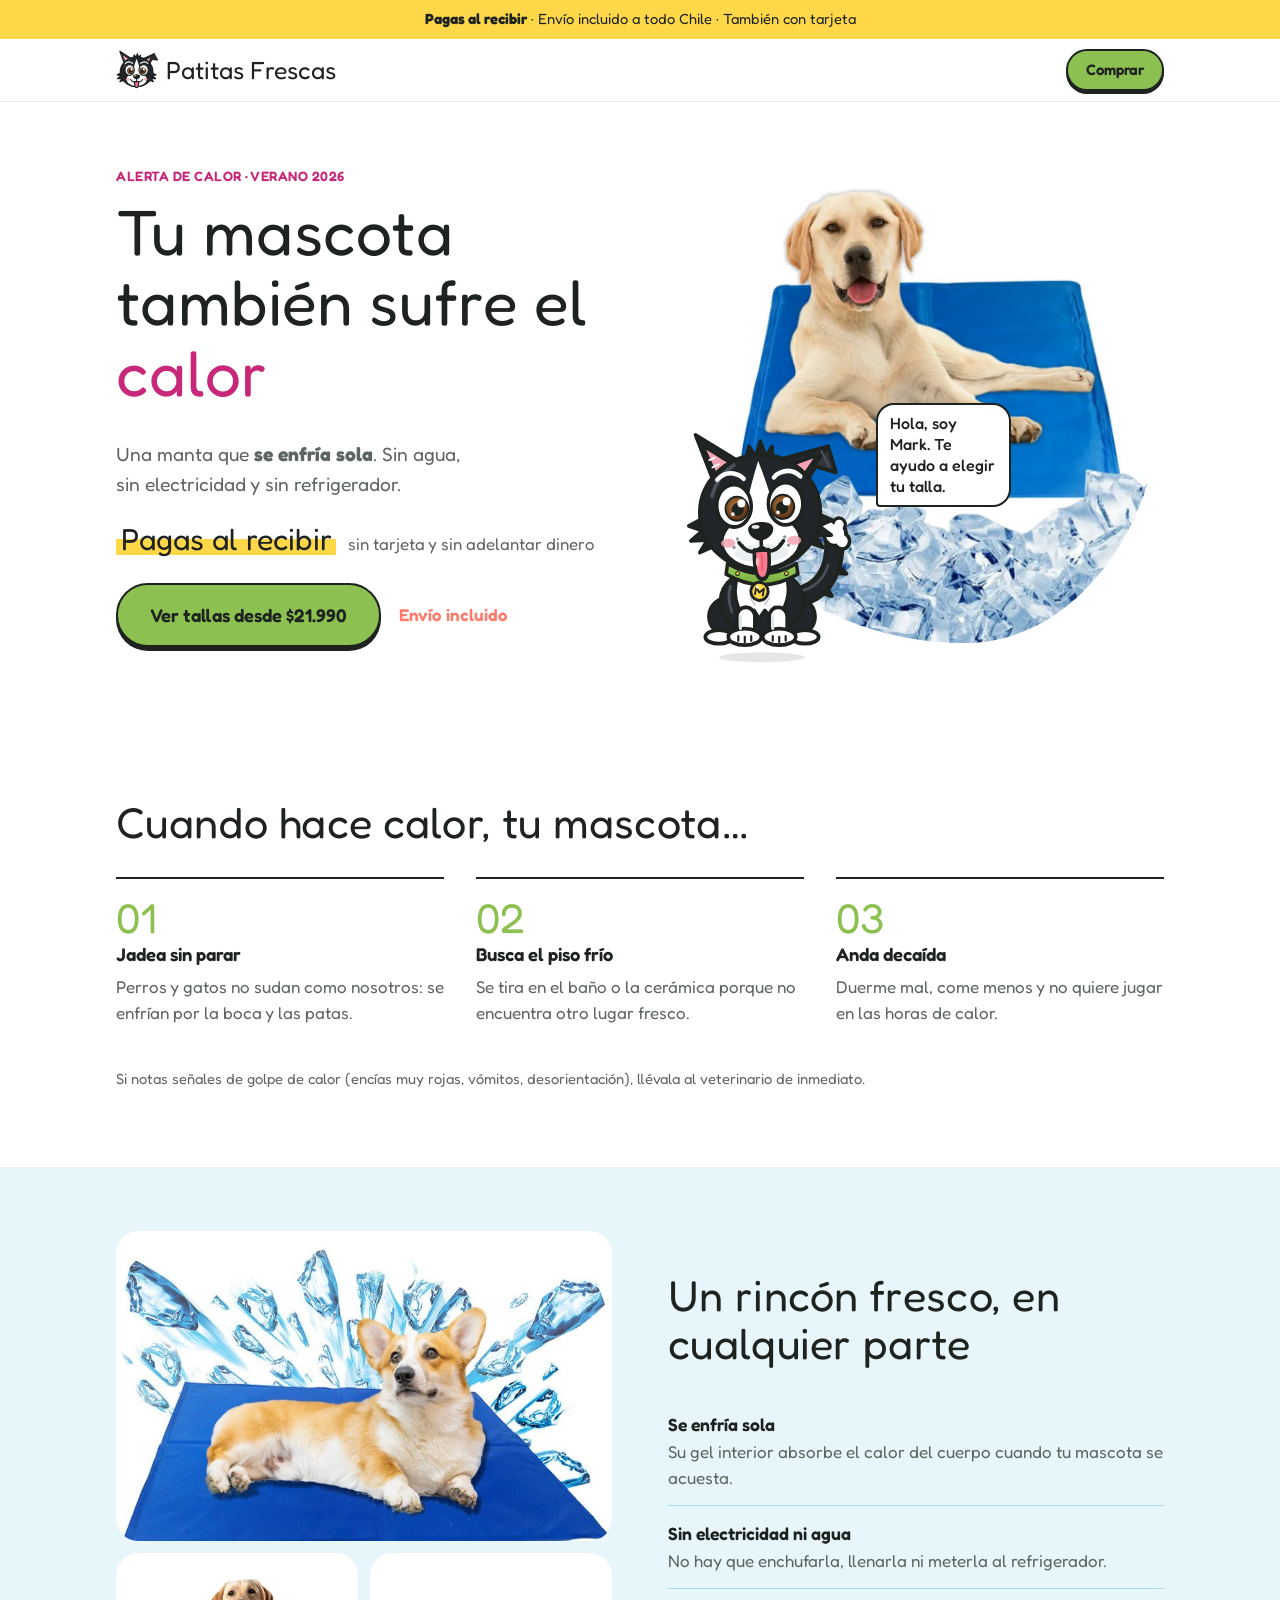
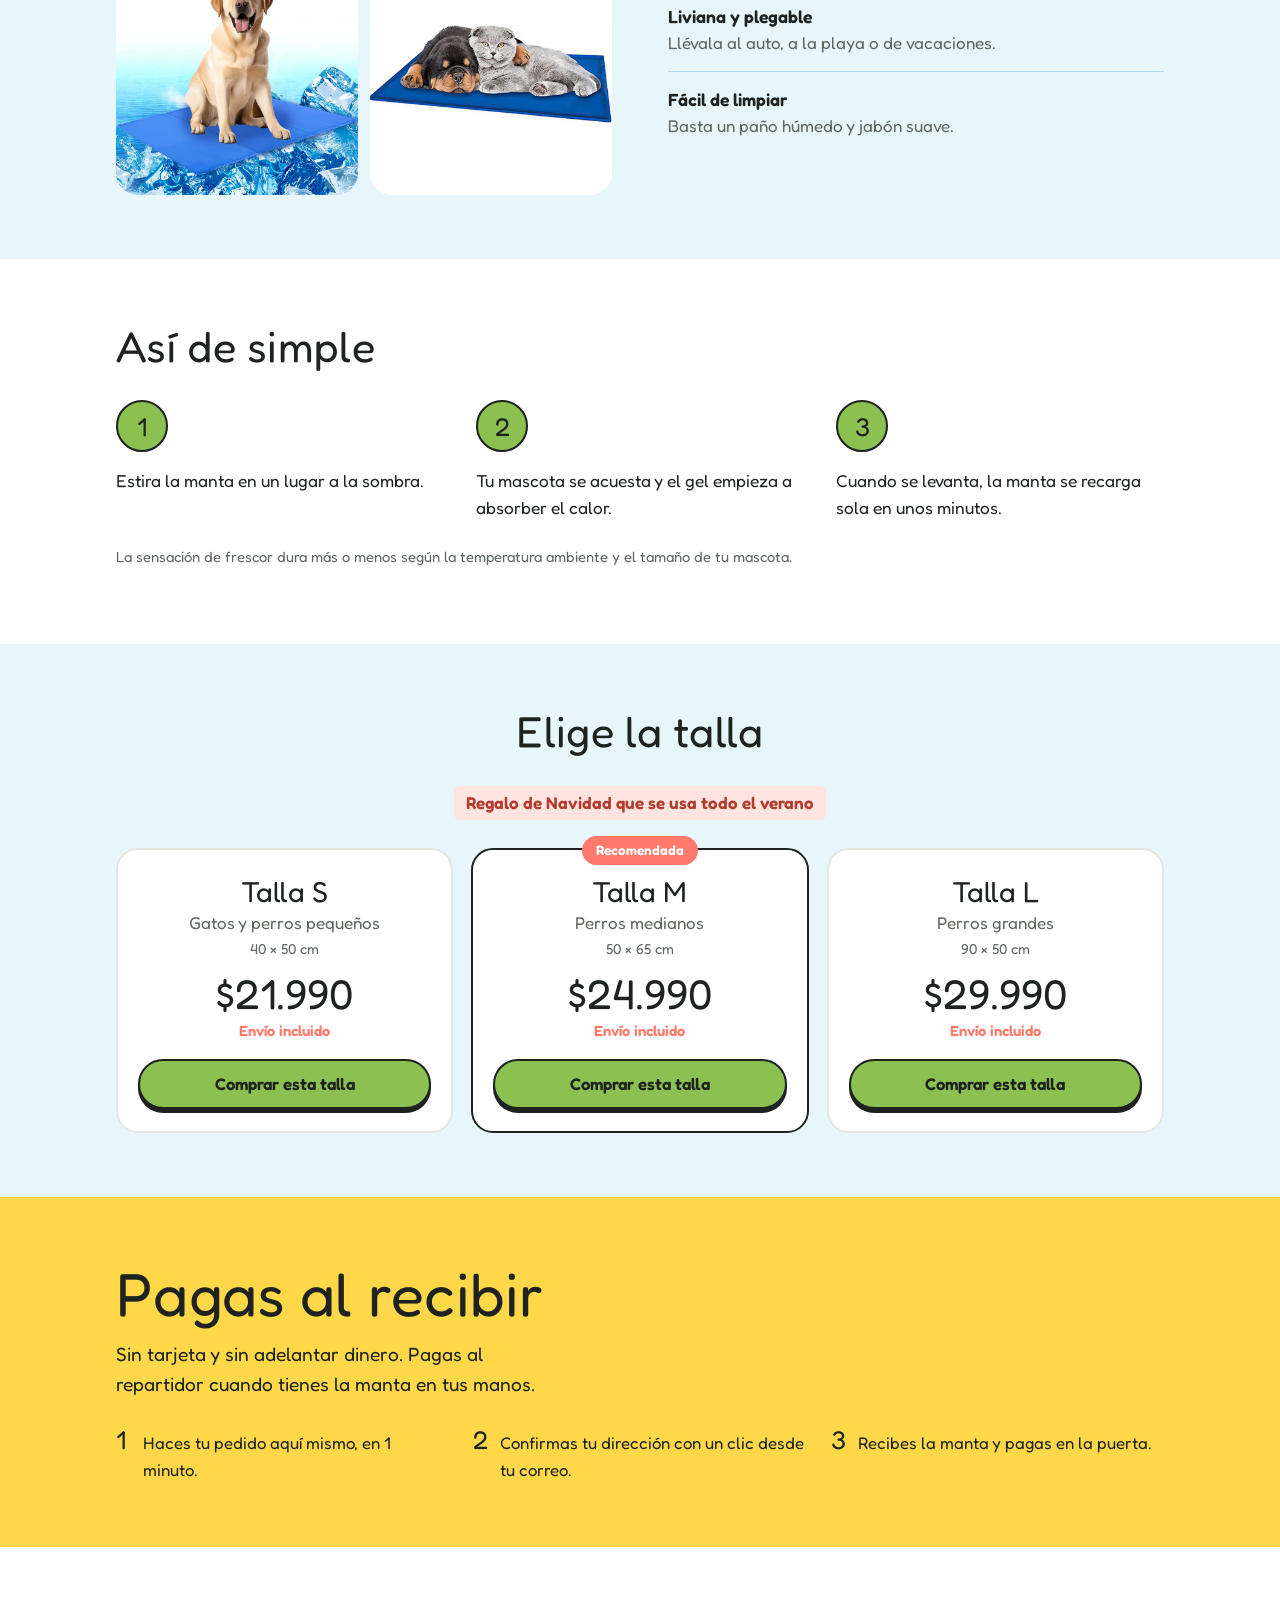
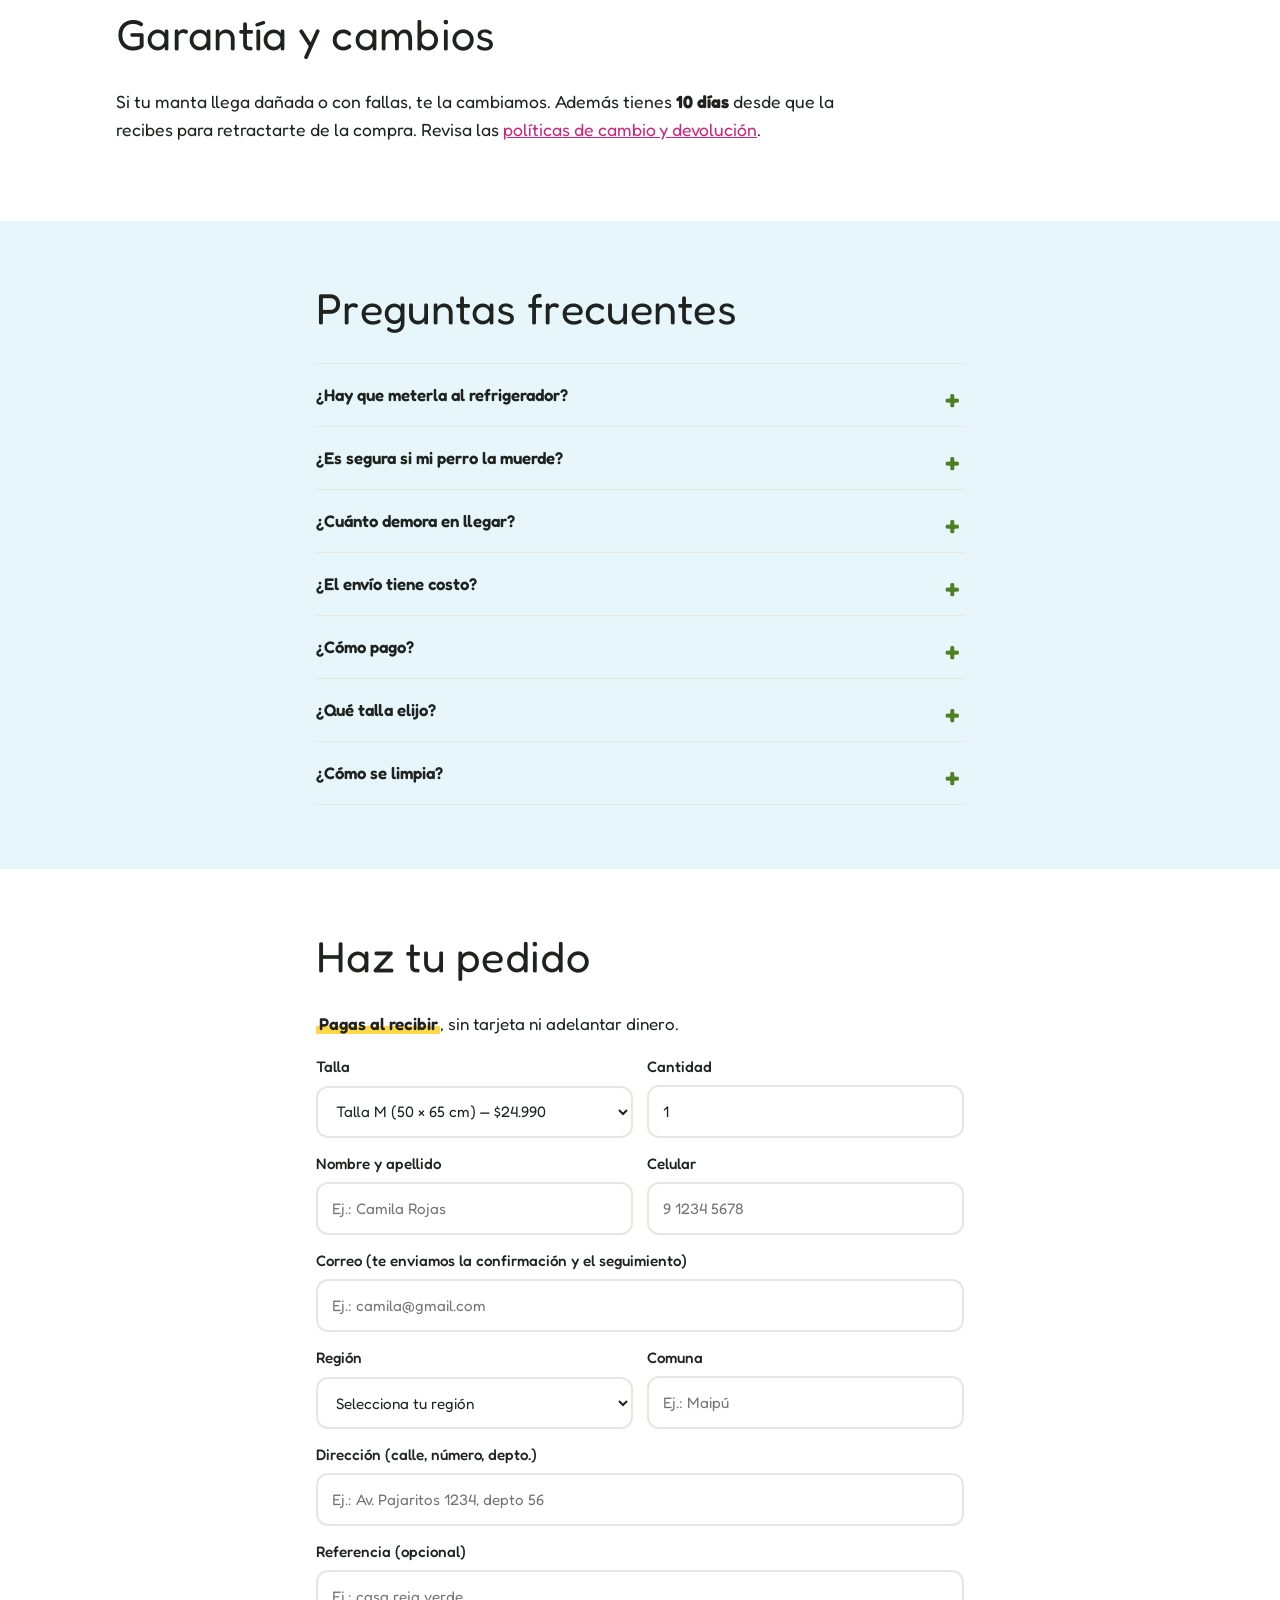
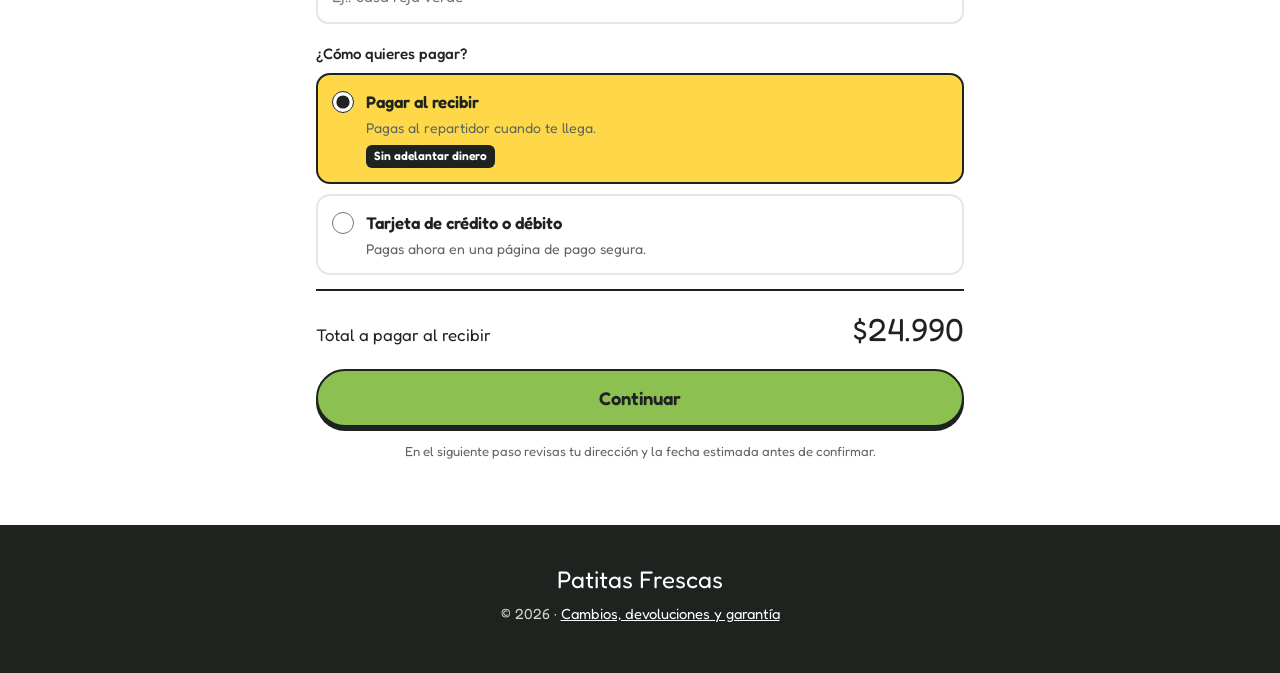
==== commit f90be75a: "Activar pago con tarjeta (Mercado Pago)" ====
--- a/index.html
+++ b/index.html
@@ -211,6 +211,6 @@
     <a href="#ofertas-sec" class="btn btn--block">Comprar · pagas al recibir</a>
   </div>
 
-  <script src="app.js?v=7"></script>
+  <script src="app.js?v=8"></script>
 </body>
 </html>
